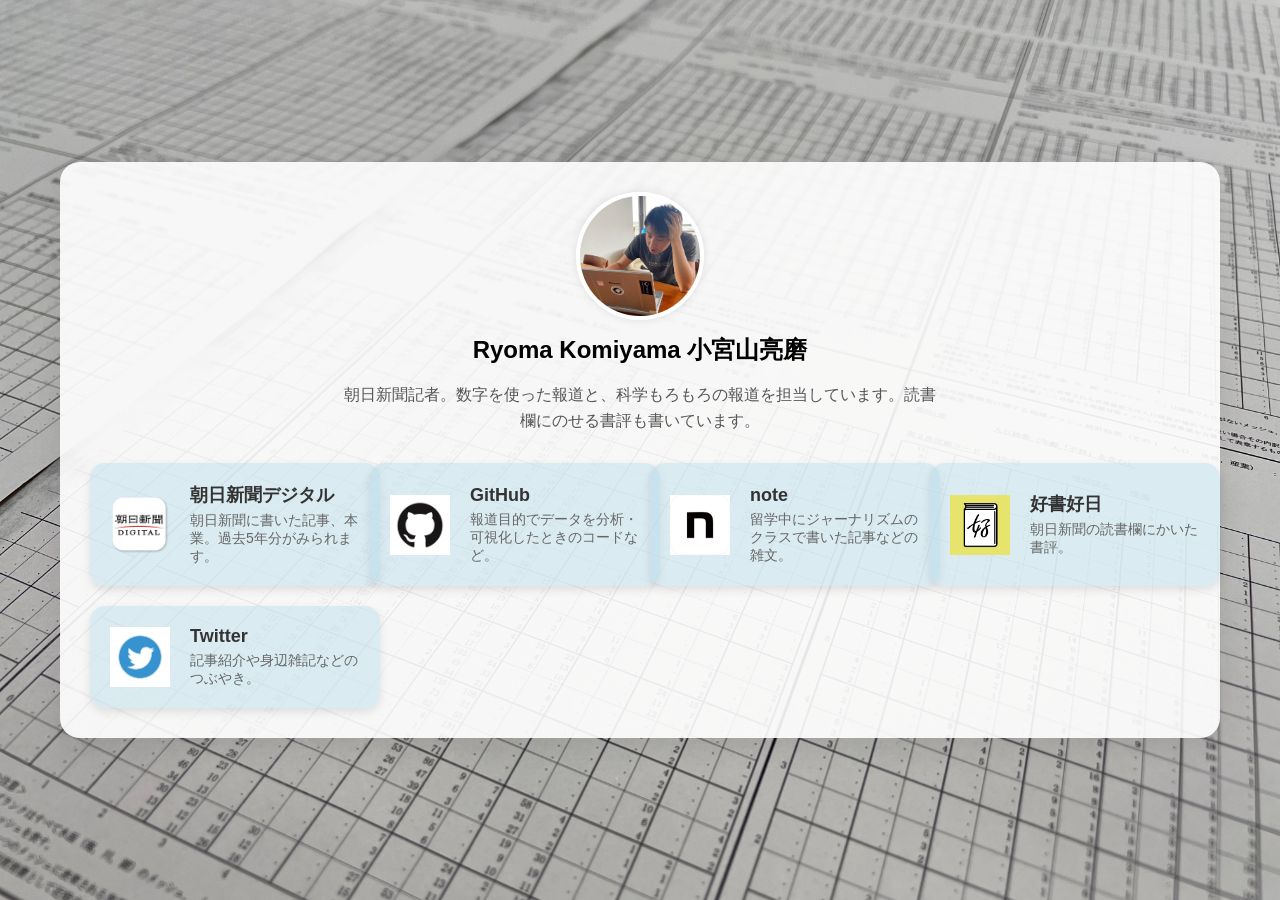
==== index.html @ f7f2a65d "初回アップロード" ====
<!DOCTYPE html>
<html lang="ja">
<head>
    <meta charset="UTF-8">
    <meta name="viewport" content="width=device-width, initial-scale=1.0">
    <title>プロフィールサイト</title>
    <link rel="stylesheet" href="styles.css">
</head>
<body>
    <div class="container">
        <header>
            <img src="profile.jpg" alt="プロフィール写真" class="profile-photo">
            <h1 class="name">Ryoma Komiyama 小宮山亮磨</h1>
            <p class="intro">
                朝日新聞記者。数字を使った報道と、科学もろもろの報道を担当しています。読書欄にのせる書評も書いています。
            </p>
        </header>

        <section class="social-links">
            <a href="https://sitesearch.asahi.com/sitesearch/?Keywords=%E5%B0%8F%E5%AE%AE%E5%B1%B1%E4%BA%AE%E7%A3%A8&Searchsubmit2=%E6%A4%9C%E7%B4%A2&Searchsubmit=%E6%A4%9C%E7%B4%A2&iref=pc_gnavi" class="link-item asahi" target="_blank">
                <img src="asahi-logo.png" alt="朝日新聞デジタル" class="icon">
                <div class="link-content">
                    <h2>朝日新聞デジタル</h2>
                    <p>朝日新聞に書いた記事、本業。過去5年分がみられます。</p>
                </div>
            </a>

            <a href="https://github.com/ryomakom/" class="link-item github" target="_blank">
                <img src="github-logo.png" alt="GitHub" class="icon">
                <div class="link-content">
                    <h2>GitHub</h2>
                    <p>報道目的でデータを分析・可視化したときのコードなど。</p>
                </div>
            </a>

            <a href="https://note.com/ryomakom/" class="link-item note" target="_blank">
                <img src="note-logo.jpg" alt="note" class="icon">
                <div class="link-content">
                    <h2>note</h2>
                    <p>留学中にジャーナリズムのクラスで書いた記事などの雑文。</p>
                </div>
            </a>

            <a href="https://book.asahi.com/reviews/reviewer/11011996" class="link-item books" target="_blank">
                <img src="book-logo.jpg" alt="好書好日" class="icon">
                <div class="link-content">
                    <h2>好書好日</h2>
                    <p>朝日新聞の読書欄にかいた書評。</p>
                </div>
            </a>

            <a href="https://x.com/ryomakom/" class="link-item twitter" target="_blank">
                <img src="twitter-logo.jpg" alt="Twitter" class="icon">
                <div class="link-content">
                    <h2>Twitter</h2>
                    <p>記事紹介や身辺雑記などのつぶやき。</p>
                </div>
            </a>
        </section>
    </div>
</body>
</html>
---- styles.css ----
/* 背景画像の設定 */
body {
    margin: 0;
    padding: 0;
    font-family: 'Arial', sans-serif;
    background: url('background.jpg') no-repeat center center fixed;
    background-size: cover;
    color: #333;
    display: flex;
    justify-content: center;
    align-items: center;
    min-height: 100vh;
}

/* コンテナのスタイル */
.container {
    width: 90%;
    max-width: 1100px;
    background: rgba(255, 255, 255, 0.9); /* 半透明の白背景 */
    border-radius: 20px;
    padding: 30px;
    box-shadow: 0 10px 30px rgba(0, 0, 0, 0.1);
    text-align: center;
}

/* ヘッダーのスタイル */
header {
    margin-bottom: 30px;
}

.profile-photo {
    width: 120px;
    height: 120px;
    border-radius: 50%;
    object-fit: cover;
    border: 4px solid #fff;
    box-shadow: 0 0 10px rgba(0, 0, 0, 0.1);
}

.name {
    font-size: 24px;
    font-weight: bold;
    margin-top: 10px;
    color: #000;
}

.intro {
    font-size: 16px;
    color: #555;
    max-width: 600px;
    margin: 10px auto;
    line-height: 1.6;
}

/* ソーシャルリンクのレイアウト */
.social-links {
    display: grid;
    grid-template-columns: repeat(auto-fit, minmax(250px, 1fr));
    gap: 20px;
    justify-content: center;
}

/* リンクアイテムのスタイル */
.link-item {
    display: flex;
    align-items: center;
    text-decoration: none; /* 下線を削除 */
    color: inherit;
    border-radius: 15px;
    padding: 20px;
    box-shadow: 0 4px 10px rgba(0, 0, 0, 0.1);
    transition: all 0.3s ease-in-out;
    min-width: 250px;
}

/* リンクのホバーエフェクト */
.link-item:hover {
    transform: scale(1.05);
    box-shadow: 0 6px 12px rgba(0, 0, 0, 0.2);
}

/* 個別のリンク背景色 */
.link-item.asahi { background: rgba(173, 216, 230, 0.4); }
.link-item.github { background: rgba(173, 216, 230, 0.4); }
.link-item.note { background: rgba(173, 216, 230, 0.4); }
.link-item.books { background: rgba(173, 216, 230, 0.4); }
.link-item.twitter { background: rgba(173, 216, 230, 0.4); }

/* アイコンのスタイル */
.icon {
    width: 60px;
    height: 60px;
    margin-right: 20px;
}

/* リンク内容のスタイル */
.link-content {
    text-align: left;
}

.link-content h2 {
    font-size: 18px;
    margin: 0;
    color: #333;
}

.link-content p {
    font-size: 14px;
    color: #666;
    margin: 5px 0 0;
}

/* スマホ対応（レスポンシブデザイン） */
@media (max-width: 768px) {
    .container {
        padding: 20px;
        width: 95%;
    }

    .profile-photo {
        width: 100px;
        height: 100px;
    }

    .name {
        font-size: 22px;
    }

    .intro {
        font-size: 14px;
    }

    .social-links {
        grid-template-columns: 1fr;  /* スマホでは1列表示 */
    }

    .link-item {
        flex-direction: column;
        align-items: center;
        text-align: center;
    }

    .icon {
        width: 48px;
        height: 48px;
        margin-bottom: 10px;
    }

    .link-content h2 {
        font-size: 16px;
    }

    .link-content p {
        font-size: 13px;
    }
}
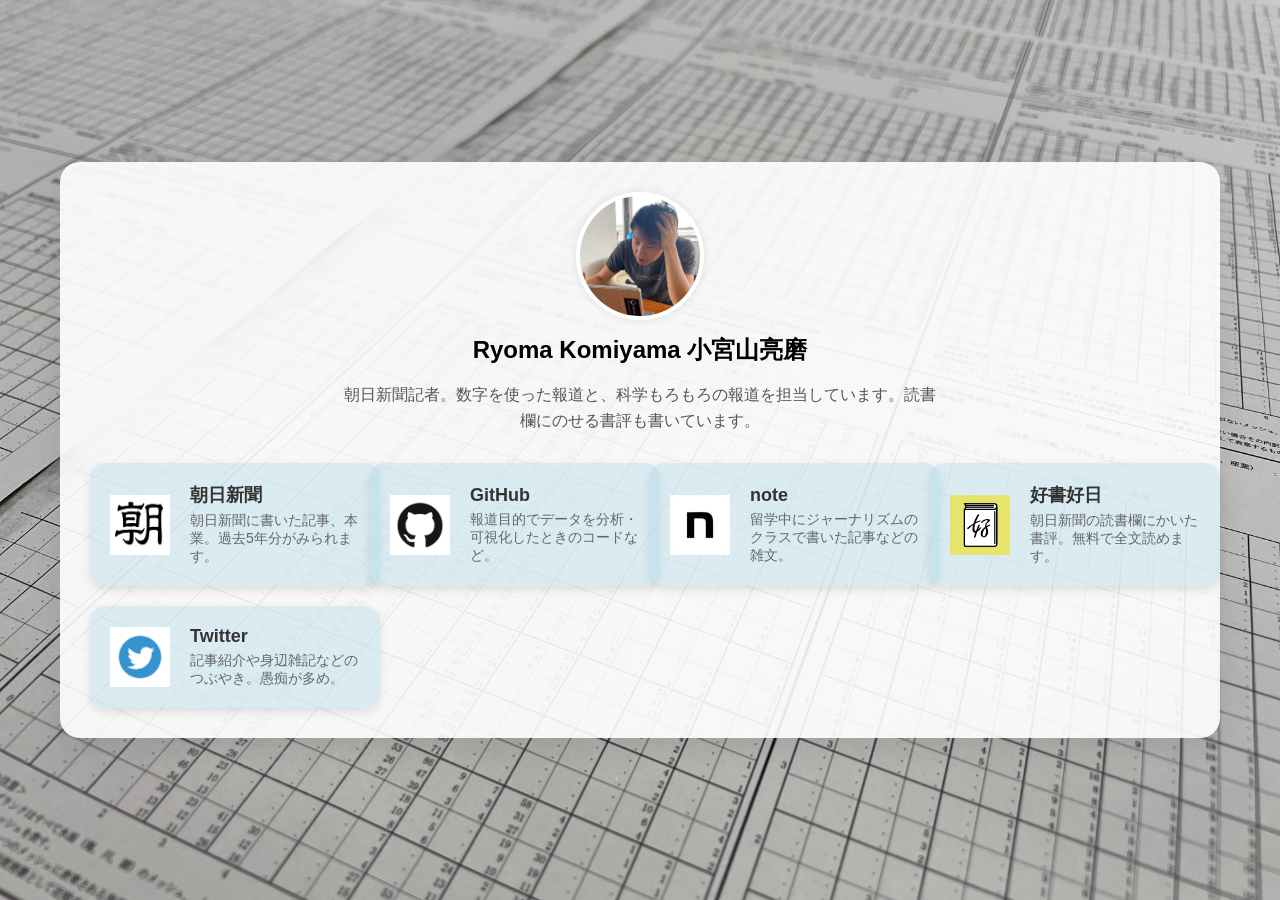
==== commit 63f0c10b: "Update index.html" ====
--- a/index.html
+++ b/index.html
@@ -3,7 +3,7 @@
 <head>
     <meta charset="UTF-8">
     <meta name="viewport" content="width=device-width, initial-scale=1.0">
-    <title>プロフィールサイト</title>
+    <title>Ryoma Komiyama's Website</title>
     <link rel="stylesheet" href="styles.css">
 </head>
 <body>
@@ -18,9 +18,9 @@
 
         <section class="social-links">
             <a href="https://sitesearch.asahi.com/sitesearch/?Keywords=%E5%B0%8F%E5%AE%AE%E5%B1%B1%E4%BA%AE%E7%A3%A8&Searchsubmit2=%E6%A4%9C%E7%B4%A2&Searchsubmit=%E6%A4%9C%E7%B4%A2&iref=pc_gnavi" class="link-item asahi" target="_blank">
-                <img src="asahi-logo.png" alt="朝日新聞デジタル" class="icon">
+                <img src="asahi-logo.jpg" alt="朝日新聞" class="icon">
                 <div class="link-content">
-                    <h2>朝日新聞デジタル</h2>
+                    <h2>朝日新聞</h2>
                     <p>朝日新聞に書いた記事、本業。過去5年分がみられます。</p>
                 </div>
             </a>
@@ -45,7 +45,7 @@
                 <img src="book-logo.jpg" alt="好書好日" class="icon">
                 <div class="link-content">
                     <h2>好書好日</h2>
-                    <p>朝日新聞の読書欄にかいた書評。</p>
+                    <p>朝日新聞の読書欄にかいた書評。無料で全文読めます。</p>
                 </div>
             </a>
 
@@ -53,7 +53,7 @@
                 <img src="twitter-logo.jpg" alt="Twitter" class="icon">
                 <div class="link-content">
                     <h2>Twitter</h2>
-                    <p>記事紹介や身辺雑記などのつぶやき。</p>
+                    <p>記事紹介や身辺雑記などのつぶやき。愚痴が多め。</p>
                 </div>
             </a>
         </section>
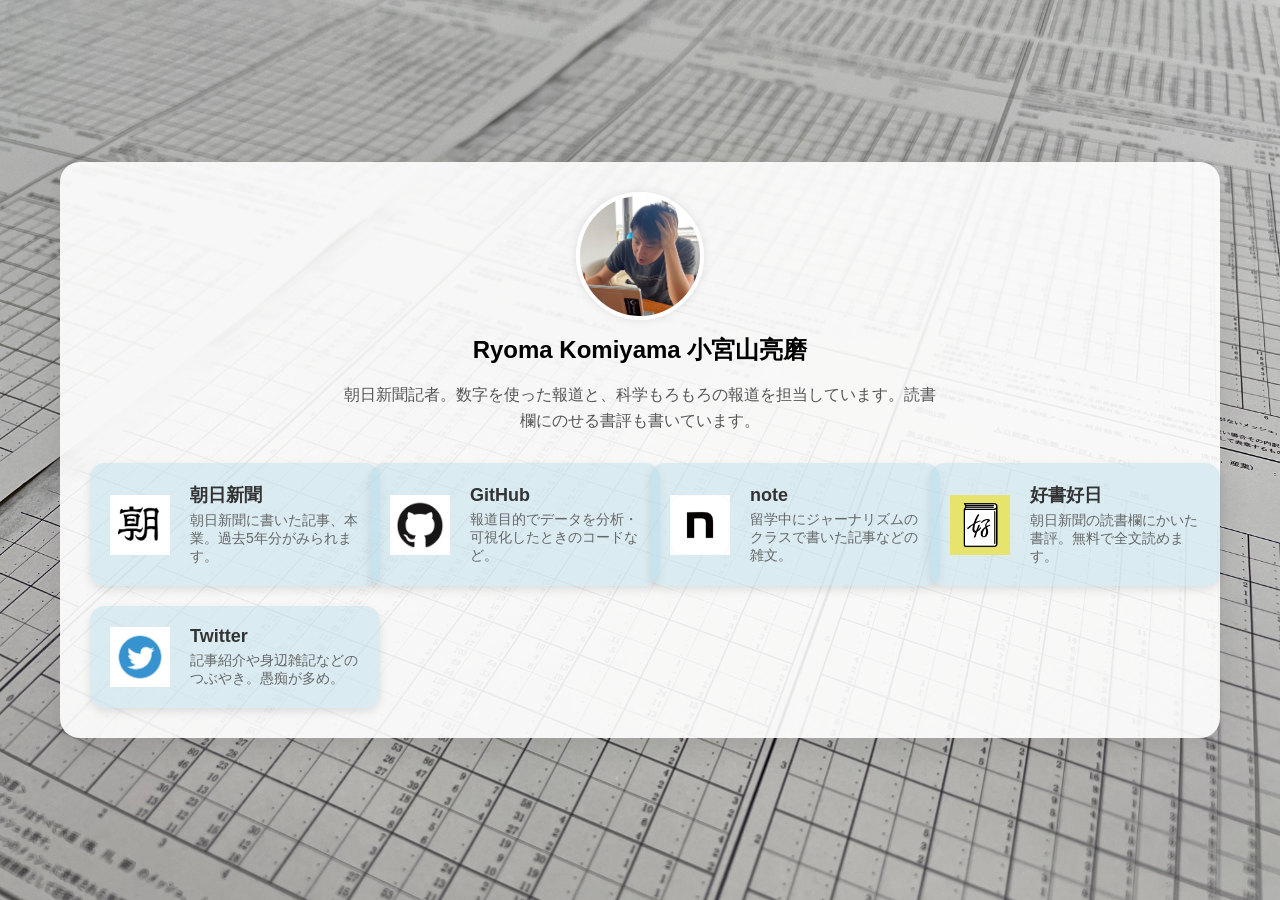
==== commit 1a76fb8e: "Update index.html" ====
--- a/index.html
+++ b/index.html
@@ -18,7 +18,7 @@
 
         <section class="social-links">
             <a href="https://sitesearch.asahi.com/sitesearch/?Keywords=%E5%B0%8F%E5%AE%AE%E5%B1%B1%E4%BA%AE%E7%A3%A8&Searchsubmit2=%E6%A4%9C%E7%B4%A2&Searchsubmit=%E6%A4%9C%E7%B4%A2&iref=pc_gnavi" class="link-item asahi" target="_blank">
-                <img src="asahi-logo.jpg" alt="朝日新聞" class="icon">
+                <img src="asahi-logo2.jpg" alt="朝日新聞" class="icon">
                 <div class="link-content">
                     <h2>朝日新聞</h2>
                     <p>朝日新聞に書いた記事、本業。過去5年分がみられます。</p>
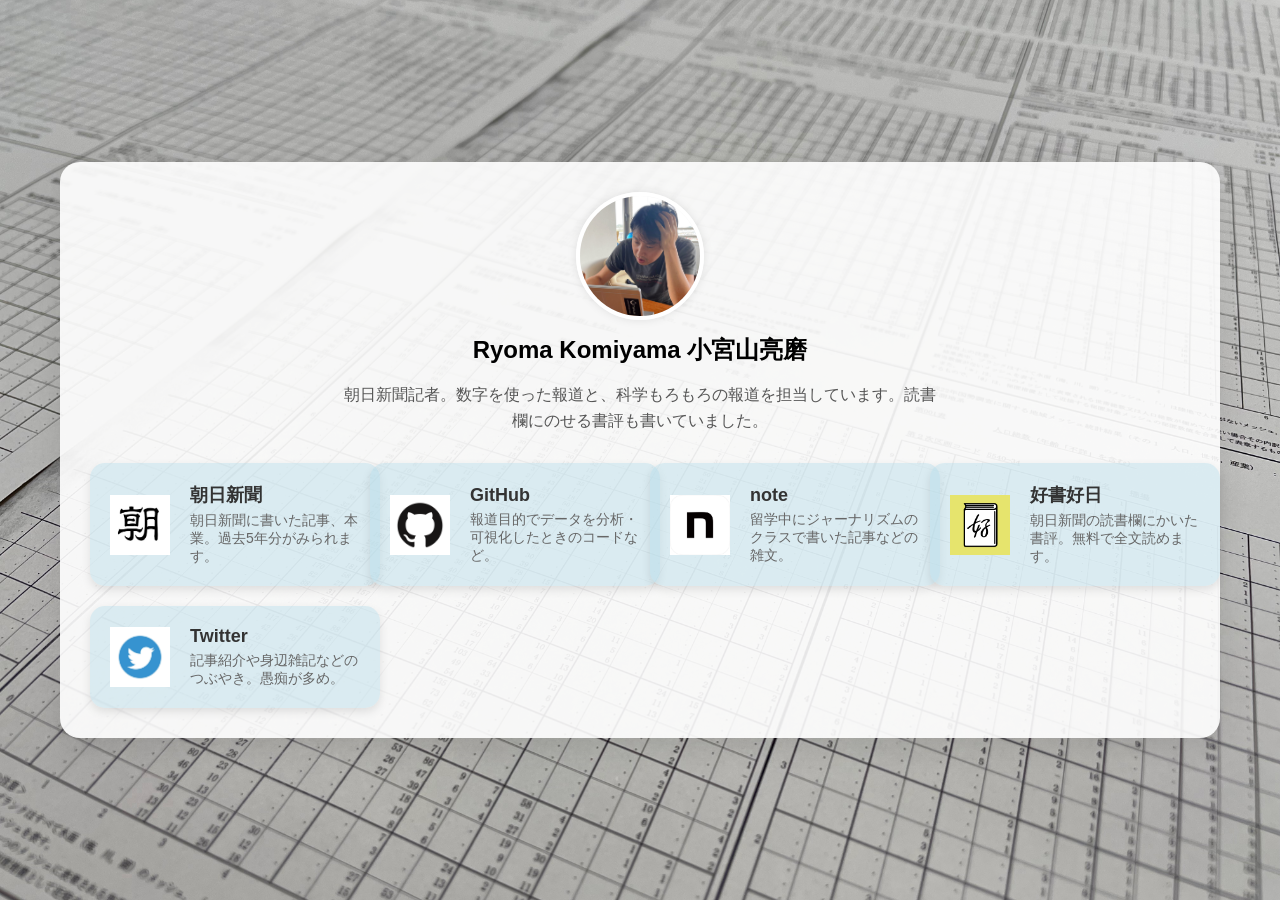
==== commit 356f71ab: "Update introduction text in index.html" ====
--- a/index.html
+++ b/index.html
@@ -3,7 +3,14 @@
 <head>
     <meta charset="UTF-8">
     <meta name="viewport" content="width=device-width, initial-scale=1.0">
-    <title>Ryoma Komiyama's Website</title>
+    <title>小宮山亮磨 | 朝日新聞記者</title>
+    <meta name="description" content="朝日新聞記者・小宮山亮磨のウェブサイト。データを使った報道や科学報道、書評、GitHubやnoteでの発信を紹介しています。">
+    <link rel="canonical" href="https://ryomakom.github.io/my_profile/">
+    <meta property="og:title" content="小宮山亮磨 | 朝日新聞記者・データ報道">
+    <meta property="og:description" content="朝日新聞記者・小宮山亮磨の公式ウェブサイト。データ報道、科学報道、書評など。">
+    <meta property="og:type" content="website">
+    <meta property="og:url" content="https://ryomakom.github.io/my_profile/">
+    <meta property="og:image" content="https://github.com/ryomakom/my_profile/blob/main/profile.jpg">
     <link rel="stylesheet" href="styles.css">
 </head>
 <body>
@@ -12,7 +19,7 @@
             <img src="profile.jpg" alt="プロフィール写真" class="profile-photo">
             <h1 class="name">Ryoma Komiyama 小宮山亮磨</h1>
             <p class="intro">
-                朝日新聞記者。数字を使った報道と、科学もろもろの報道を担当しています。読書欄にのせる書評も書いています。
+                朝日新聞記者。数字を使った報道と、科学もろもろの報道を担当しています。読書欄にのせる書評も書いていました。
             </p>
         </header>
 
